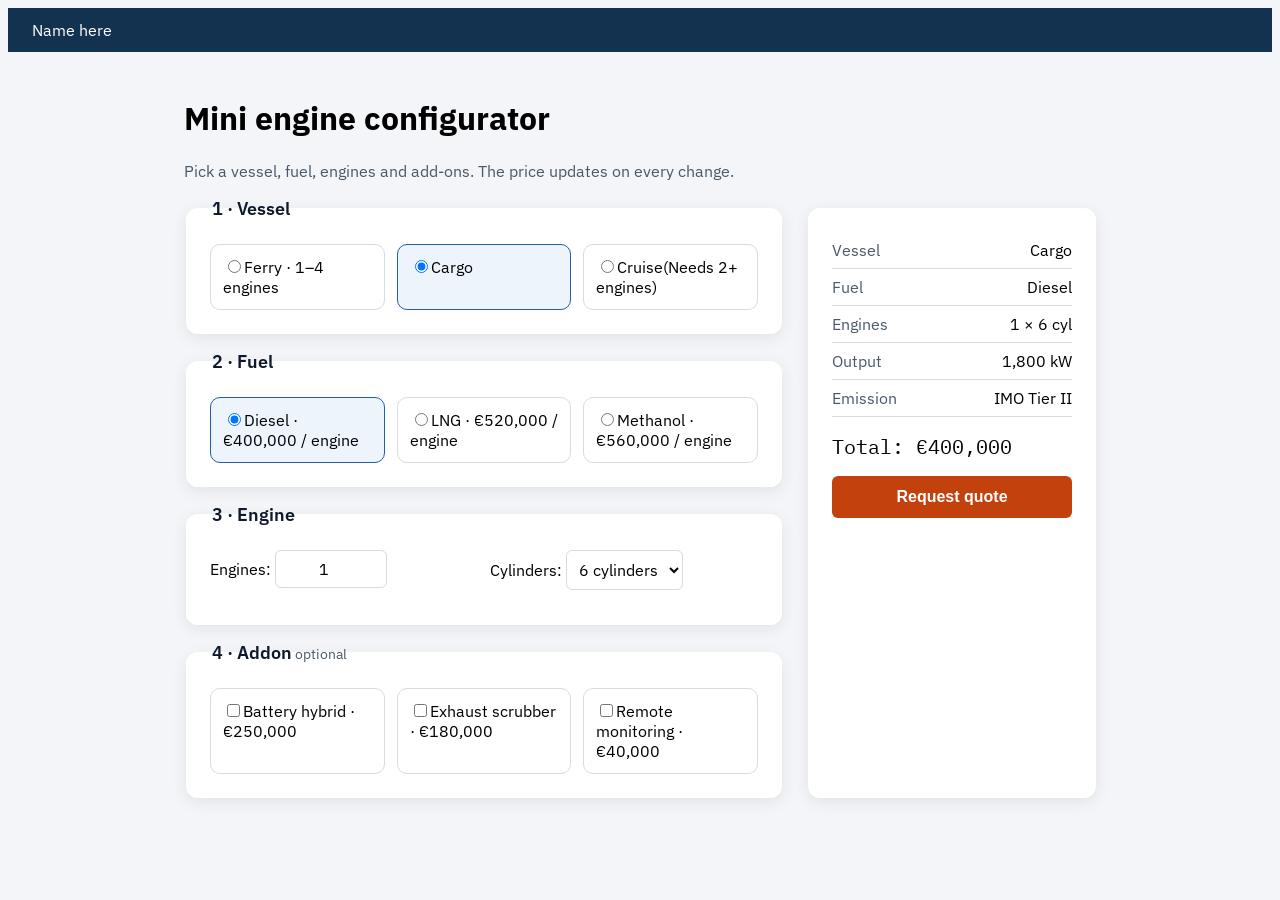
==== ProductApi/wwwroot/index.html @ 2415ef89 "feat(api): serve the configurator from ASP.NET" ====
<!doctype html>
<html lang="en">

<head>
  <meta charset="UTF-8" />
  <meta name="viewport" content="width=device-width, initial-scale=1.0" />
  <title>Mini product configurator</title>
  <link rel="stylesheet" href="style.css" />
  <script src="data.js" defer></script>
  <script src="app.js" defer></script>

  <link rel="preconnect" href="https://fonts.googleapis.com">
  <link rel="preconnect" href="https://fonts.gstatic.com" crossorigin>
  <link
    href="https://fonts.googleapis.com/css2?family=IBM+Plex+Mono:wght@400;600&family=IBM+Plex+Sans:ital,wght@0400:600&display=swap"
    rel="stylesheet">
</head>

<body>
  <header class="site-header">
    <span class="company"> Name here</span>
  </header>

  <main>
    <h1>Mini engine configurator</h1>
    <p class="intro">
      Pick a vessel, fuel, engines and add-ons. The price updates on every
      change.
    </p>

    <form id="form" novalidate>
      <div class="layout">
        <section class="options">
          <fieldset id="vesselOptions">
            <legend>1 · Vessel</legend>
            <label class="opt"><input type="radio" name="vessel" value="ferry" />Ferry · 1–4
              engines</label>
            <label class="opt"><input type="radio" name="vessel" value="cargo" checked />Cargo</label>
            <label class="opt"><input type="radio" name="vessel" value="cruise" />Cruise(Needs 2+ engines)</label>
          </fieldset>

          <fieldset id="fuelOptions">
            <legend>2 · Fuel</legend>
            <!--Filled by app.js-->
          </fieldset>

          <fieldset id="engineNumbers">
            <legend>3 · Engine</legend>
            <div class="engineField">
              <label for="engines">Engines: </label>
              <input type="number" id="engines" name="engines" value="1" min="1" max="4" />
              <p id="enginesError" class="error"></p>
            </div>
            <div class="engineField">
              <label for="cylinders">Cylinders: </label>
              <select name="cylinders" id="cylinders"></select>
            </div>
          </fieldset>

          <fieldset id="addonOptions">
            <legend>4 · Addon<span class="hint"> optional</span></legend>
            <!--Filled by app.js-->
          </fieldset>
        </section>

        <aside class="summary">
          <ul id="summary" role="status"></ul>
          <p id="price"></p>
          <button type="submit" id="previewButton">Request quote</button>
        </aside>
      </div>
    </form>

  </main>
</body>

</html>
---- ProductApi/wwwroot/style.css ----
:root {
  /* colour */
  --ink: #0e1a2b;
  --muted: #4a5868;
  --line: #d5dce4;
  --ground: #f3f5f8;
  --surface: #ffffff;
  --header: #12324f;
  --select: #1d5fa8;
  --select-soft: #eef4fb;
  --accent: #c2410c;
  --error: #842318;
  --notice: #fff4e5;
  --notice-ink: #7a3e00;

  /* spacing — 4px base */
  --space-1: 4px; /* tiny */
  --space-2: 8px; /* label gap */
  --space-3: 12px; /* card gap */
  --space-4: 16px; /* between steps */
  --space-6: 24px; /* panel padding */
  --space-8: 32px; /* page top */

  /* radius */
  --radius-input: 6px;
  --radius-card: 10px;
  --radius-fieldset: 12px;
}

:focus-visible {
  outline: 3px solid var(--select);
  outline-offset: 2px;
}

* {
  box-sizing: border-box;
}

body {
  font-family: "IBM Plex Sans", sans-serif;
  background: var(--ground);
}

main {
  max-width: 960px;
  margin: 0 auto;
  padding: 1.5rem;
}

legend {
  font-weight: 600;
  font-size: 1.125rem;
  color: var(--ink);
}

fieldset {
  display: flex;
  flex-wrap: wrap;
  gap: var(--space-3);
  border: none;
  background: var(--surface);
  border-radius: var(--radius-fieldset);
  padding: var(--space-6);
  margin-bottom: var(--space-4);
  box-shadow: 0 4px 16px rgba(0, 0, 0, 0.08);
}

fieldset:last-of-type {
  margin-bottom: 0;
}

input[type="number"],
select {
  font: inherit;
  padding: var(--space-2);
  border: 1px solid var(--line);
  border-radius: var(--radius-input);
  background: var(--surface);
}

input[type="number"] {
  width: 7rem;
  text-align: center;
}

button {
  width: 100%;
  padding: var(--space-3);
  border: none;
  border-radius: var(--radius-input);
  color: var(--surface);
  background: var(--accent);
  font-size: 1rem;
  font-weight: 600;
}

button:hover {
  background: #a8360a;
}

.site-header {
  padding: var(--space-3) var(--space-6);
  background: var(--header);
  color: var(--surface);
}

.layout {
  display: flex;
  gap: 1.5rem;
}

.intro {
  color: var(--muted);
}

.options {
  flex: 5;
}

.opt {
  display: block;
  padding: var(--space-3);
  border: 1px solid var(--line);
  border-radius: var(--radius-card);
  background: var(--surface);
  cursor: pointer;
  flex: 1;
}

.opt:hover {
  border-color: var(--select);
}

.opt:has(input:checked) {
  border-color: var(--select);
  background: var(--select-soft);
}

.opt:has(input:disabled) {
  color: var(--muted);
  background: var(--ground);
  border-color: var(--line);
  cursor: not-allowed;
}

.summary {
  flex: 2;
  background: var(--surface);
  border-radius: var(--radius-fieldset);
  padding: var(--space-6);
  margin-top: 0.7rem;
  box-shadow: 0 4px 16px rgba(0, 0, 0, 0.08);
}

.engineField {
  flex: 1;
}

.hint {
  font-weight: 400;
  font-size: 0.875rem;
  color: var(--muted);
}

.error {
  color: var(--error);
  font-size: small;
}

#summary {
  list-style: none;
  padding: 0;
  margin: 0;
}

#summary li {
  display: flex;
  justify-content: space-between;
  padding: var(--space-2) 0;
  border-bottom: 1px solid var(--line);
}

#summary li span:first-child {
  color: var(--muted);
}

#price {
  font-family: "IBM Plex Mono", monospace;
  font-size: 1.25rem;
  font-weight: 400;
  align-self: flex-end;
  margin: var(--space-4) 0;
}

#engineNumbers {
  justify-content: space-between;
  align-items: flex-start;
}

@media (max-width: 600px) {
  .layout {
    flex-direction: column;
  }
}
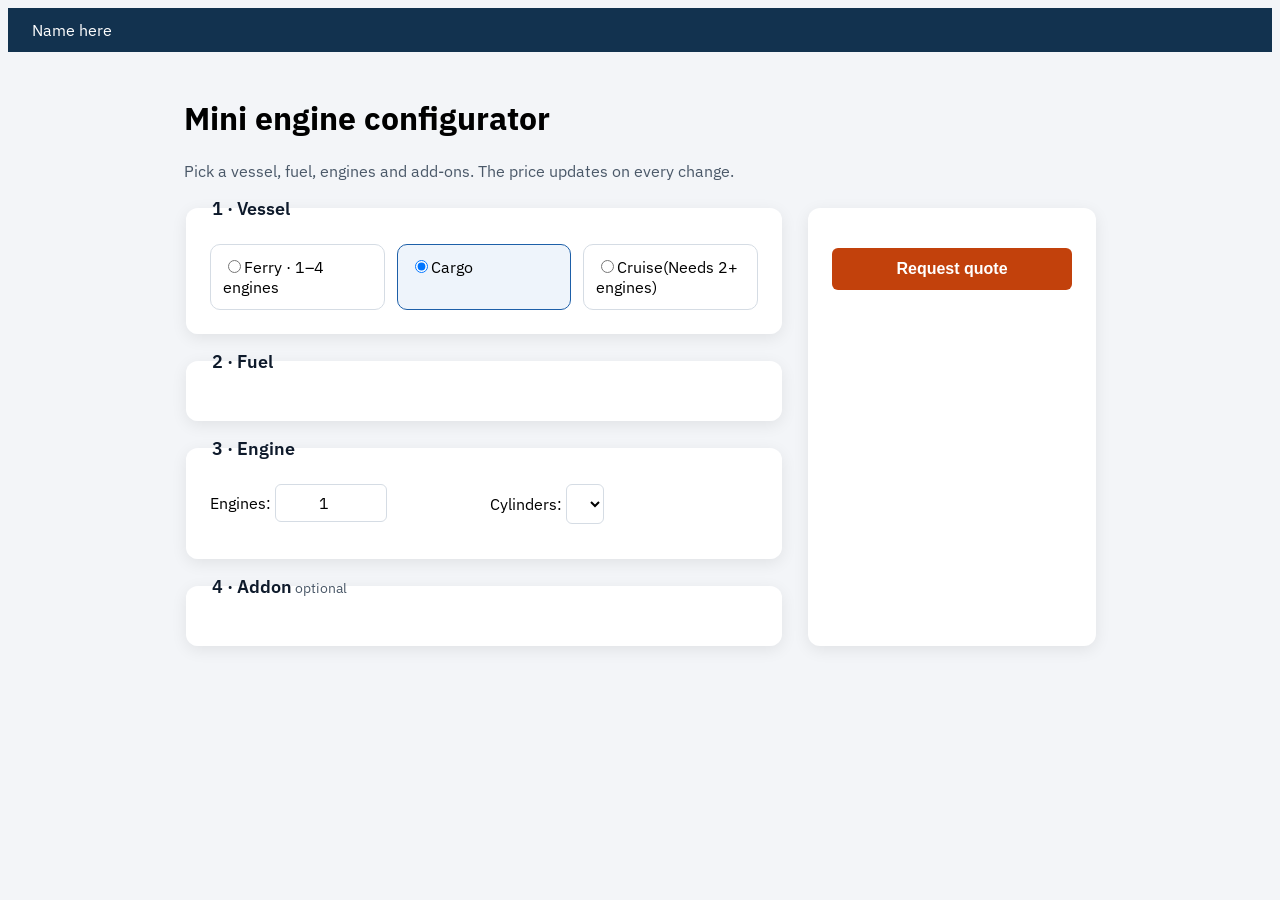
==== commit 285a9f78: "feat: split app.js into data/logic/app" ====
--- a/ProductApi/wwwroot/index.html
+++ b/ProductApi/wwwroot/index.html
@@ -7,6 +7,7 @@
   <title>Mini product configurator</title>
   <link rel="stylesheet" href="style.css" />
   <script src="data.js" defer></script>
+  <script src="logic.js" defer></script>
   <script src="app.js" defer></script>
 
   <link rel="preconnect" href="https://fonts.googleapis.com">
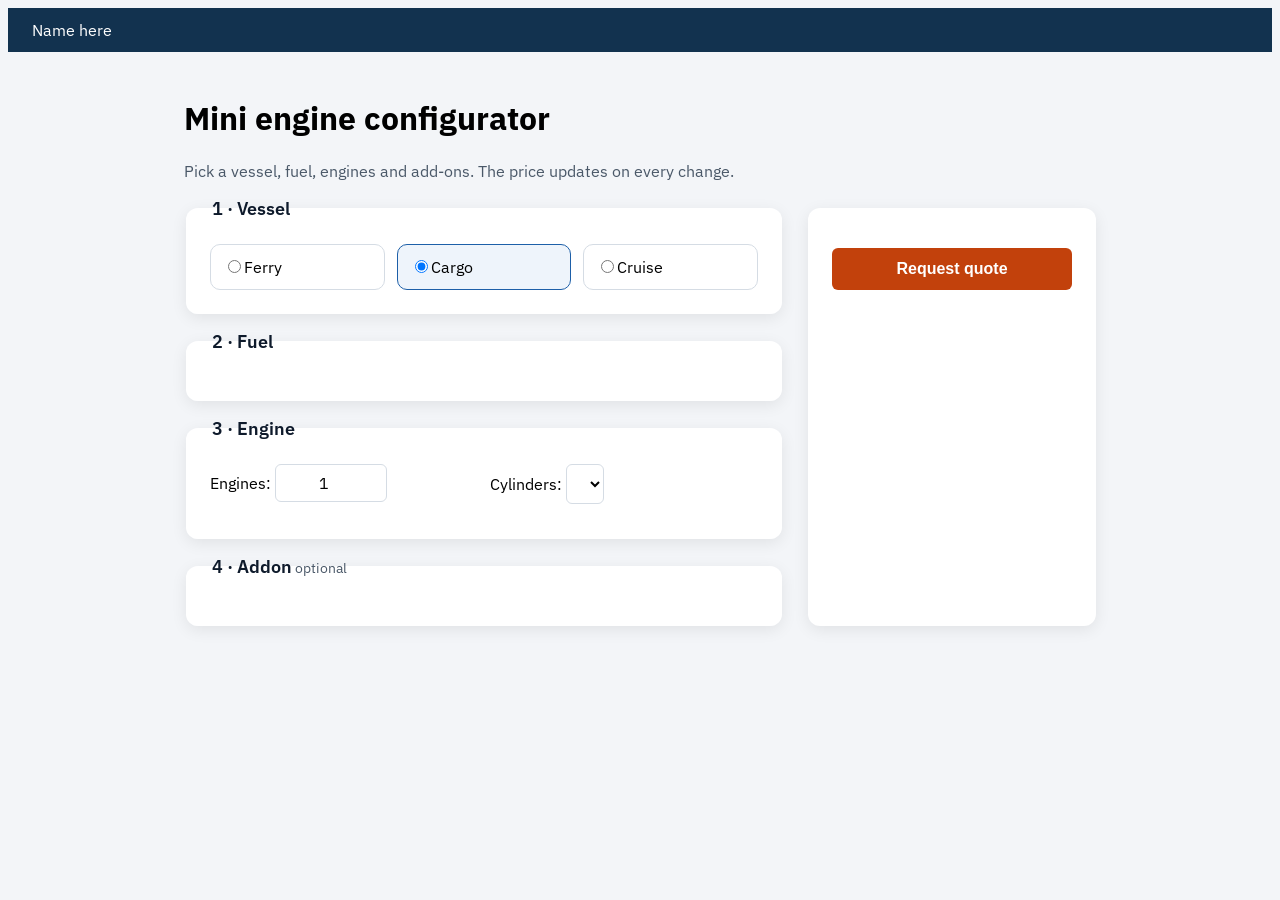
==== commit 70dcf55e: "feat(api): quote checks vessel minimum engines and adds cylinder price" ====
--- a/ProductApi/wwwroot/index.html
+++ b/ProductApi/wwwroot/index.html
@@ -34,10 +34,9 @@
         <section class="options">
           <fieldset id="vesselOptions">
             <legend>1 · Vessel</legend>
-            <label class="opt"><input type="radio" name="vessel" value="ferry" />Ferry · 1–4
-              engines</label>
+            <label class="opt"><input type="radio" name="vessel" value="ferry" />Ferry</label>
             <label class="opt"><input type="radio" name="vessel" value="cargo" checked />Cargo</label>
-            <label class="opt"><input type="radio" name="vessel" value="cruise" />Cruise(Needs 2+ engines)</label>
+            <label class="opt"><input type="radio" name="vessel" value="cruise" />Cruise</label>
           </fieldset>
 
           <fieldset id="fuelOptions">
